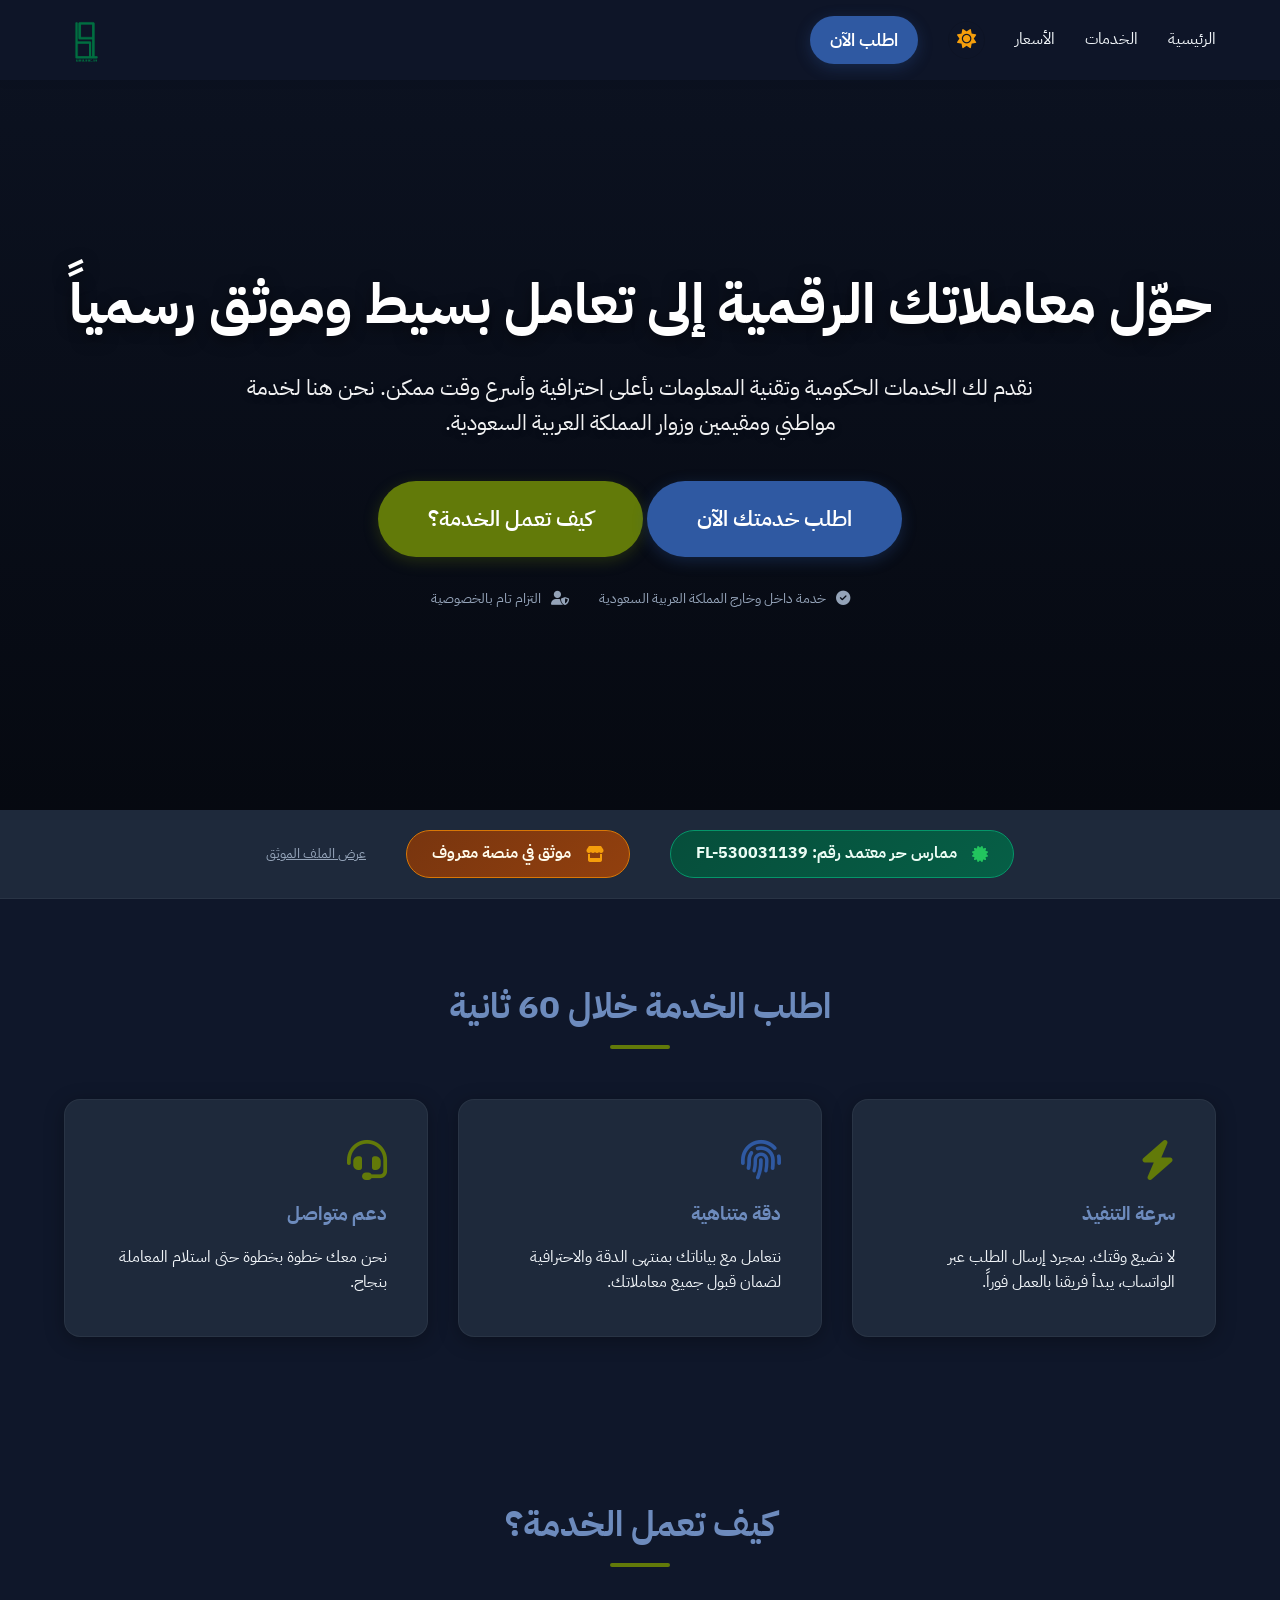
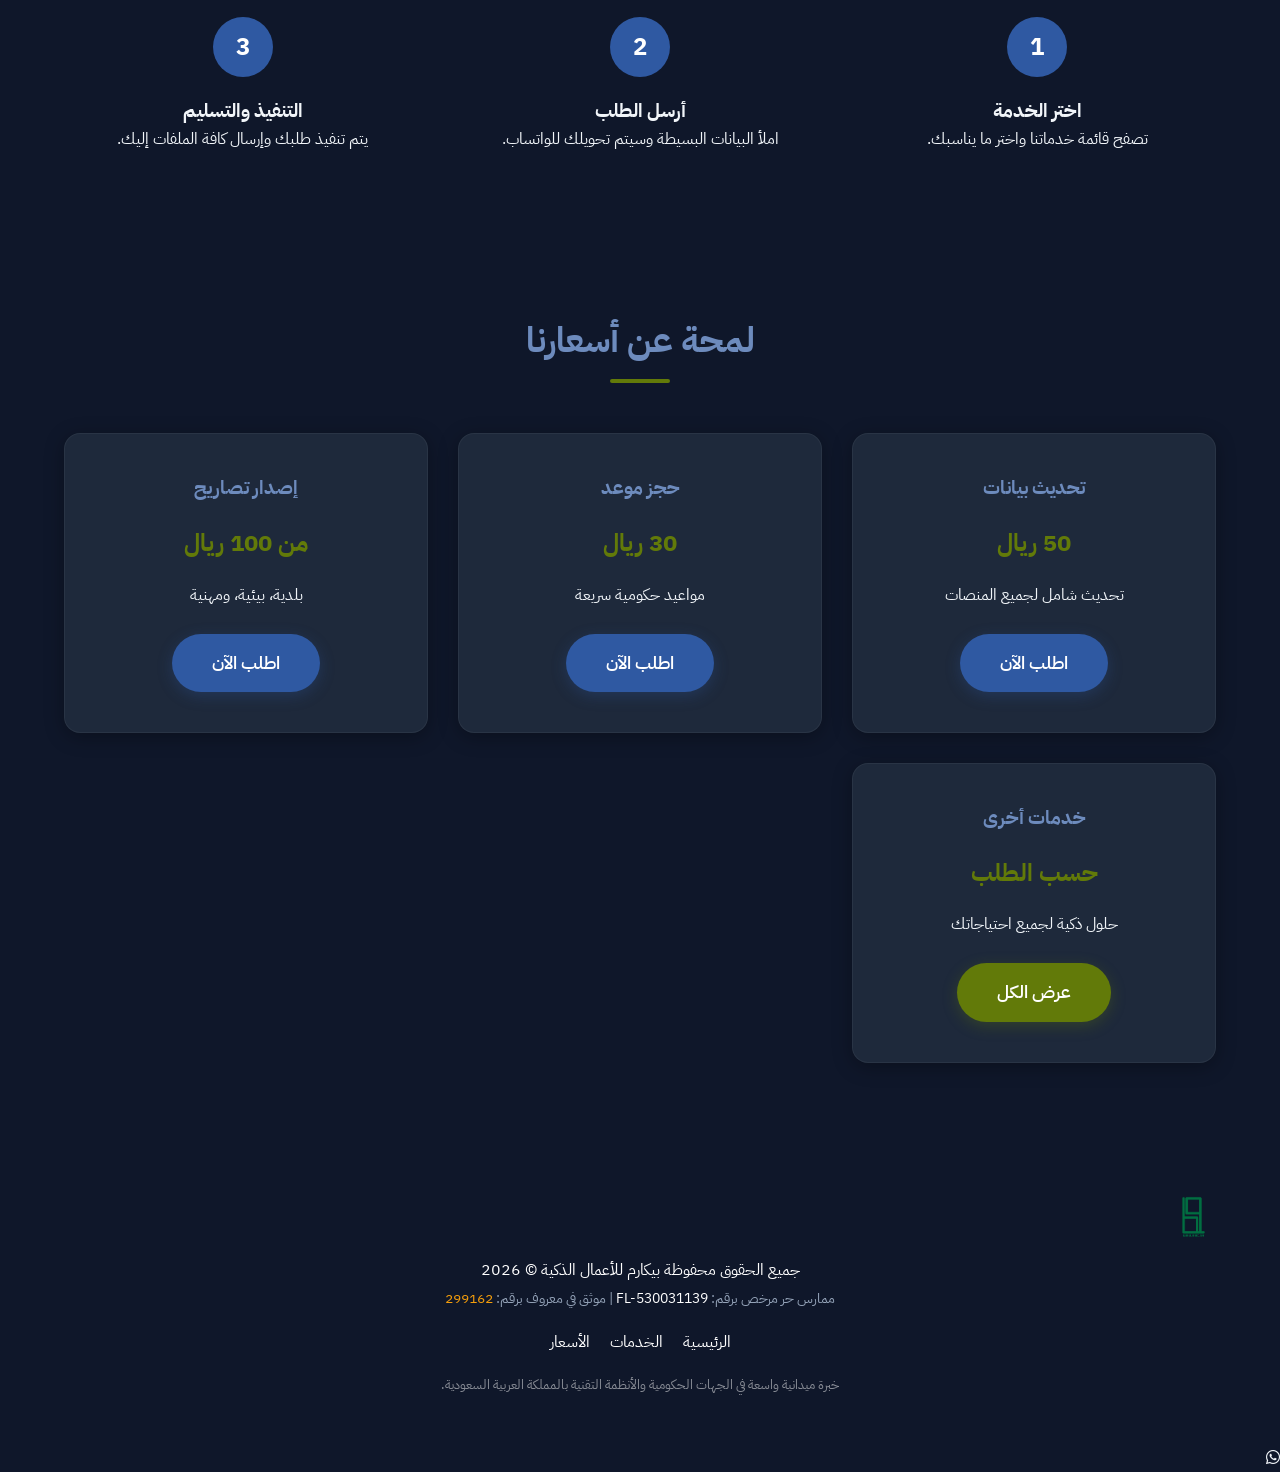
==== index.html @ df0f7568 "Initialize project: BICARM Platform MVP" ====
<!DOCTYPE html>
<html lang="ar">

<head>
    <meta charset="UTF-8">
    <meta name="viewport" content="width=device-width, initial-scale=1.0">
    <title>BICARM | بيكارم للأعمال الذكية - خدماتك الرقمية في 60 ثانية</title>

    <!-- SEO & Search Engine Optimization -->
    <meta name="description"
        content="بيكارم للأعمال الذكية: أسرع مكتب خدمات عامة إلكتروني في الرياض. متخصصون في تحديث أبشر، حجز موعد أحوال، إصدار تصاريح، وتسجيل العنوان الوطني. إنجاز معاملاتك في 60 ثانية.">
    <meta name="keywords"
        content="بيكارم, بيكارم للأعمال الذكية, مكتب خدمات عامة, الرياض, تحديث أبشر, حجز موعد أحوال, العنوان الوطني, معقب الكتروني, خدمات الكترونية السعودية, انجاز معاملات, بيكارم الرياض">
    <meta name="author" content="BICARM">
    <link rel="canonical" href="https://biqc.sa">
    <meta property="og:title" content="BICARM | بيكارم للأعمال الذكية">
    <meta property="og:description" content="خدماتك الرقمية والحكومية في 60 ثانية. سرعة، دقة، واحترافية.">
    <meta property="og:image" content="assets/images/BELOGO.png">
    <meta property="og:type" content="website">
    <meta name="twitter:card" content="summary_large_image">

    <link rel="stylesheet" href="assets/css/style.css">
    <link rel="stylesheet" href="https://cdnjs.cloudflare.com/ajax/libs/font-awesome/6.4.2/css/all.min.css">
</head>

<body>
    <nav>
        <div class="nav-links">
            <a href="index.html">الرئيسية</a>
            <a href="services.html">الخدمات</a>
            <a href="pricing.html">الأسعار</a>
            <button id="theme-toggle" class="theme-toggle-btn" title="تبديل الوضع الليلي">
                <i class="fas fa-moon"></i>
                <i class="fas fa-sun"></i>
            </button>
            <a href="request.html" class="btn btn-primary" style="padding: 10px 20px;">اطلب الآن</a>
        </div>
        <a href="index.html" class="logo"><img src="assets/images/logo.png" alt="BICARM بيكارم"></a>
    </nav>

    <header class="hero">
        <div class="video-background">
            <iframe
                src="https://www.youtube.com/embed/g90NA9P_BOI?autoplay=1&mute=1&loop=1&playlist=g90NA9P_BOI&controls=0&showinfo=0&rel=0&iv_load_policy=3&modestbranding=1&start=5"
                frameborder="0" allow="autoplay; encrypted-media"></iframe>
        </div>
        <div class="hero-overlay"></div>
        <div class="hero-content">
            <h1>حوّل معاملاتك الرقمية إلى تعامل بسيط وموثق رسمياً</h1>
            <p>نقدم لك الخدمات الحكومية وتقنية المعلومات بأعلى احترافية وأسرع وقت ممكن. نحن هنا لخدمة مواطني ومقيمين
                وزوار المملكة العربية السعودية.</p>
            <div class="hero-buttons">
                <a href="request.html" class="btn btn-primary btn-large">اطلب خدمتك الآن</a>
                <a href="#how" class="btn btn-green btn-large">كيف تعمل الخدمة؟</a>
            </div>
            <div class="trust-badge" style="justify-content: center; margin-top: 30px;">
                <i class="fas fa-check-circle"></i> خدمة داخل وخارج المملكة العربية السعودية
                <i class="fas fa-user-shield" style="margin-right: 20px;"></i> التزام تام بالخصوصية
            </div>
        </div>
    </header>

    <div class="trust-banner" style="flex-wrap: wrap;">
        <a href="https://raed.com.sa/badge?licenseNumber=FL-530031139" target="_blank" class="raed-badge">
            <i class="fas fa-certificate"></i>
            <span>ممارس حر معتمد رقم: FL-530031139</span>
        </a>
        <a href="https://maroof.sa/businesses/details/299162" target="_blank" class="maroof-badge">
            <i class="fas fa-store"></i>
            <span>موثق في منصة معروف</span>
        </a>
        <a href="https://raed.com.sa/public-profile/f74ae1b8-9f81-4e4b-8299-88db7a722640" target="_blank"
            style="color: var(--text-light); text-decoration: underline; font-size: 0.9rem;">
            عرض الملف الموثق
        </a>
    </div>

    <section id="fast-order">
        <h2 class="section-title">اطلب الخدمة خلال 60 ثانية</h2>
        <div class="grid">
            <div class="card">
                <i class="fas fa-bolt" style="font-size: 2.5rem; color: var(--primary-green); margin-bottom: 20px;"></i>
                <h3>سرعة التنفيذ</h3>
                <p>لا نضيع وقتك. بمجرد إرسال الطلب عبر الواتساب، يبدأ فريقنا بالعمل فوراً.</p>
            </div>
            <div class="card">
                <i class="fas fa-fingerprint"
                    style="font-size: 2.5rem; color: var(--primary-blue); margin-bottom: 20px;"></i>
                <h3>دقة متناهية</h3>
                <p>نتعامل مع بياناتك بمنتهى الدقة والاحترافية لضمان قبول جميع معاملاتك.</p>
            </div>
            <div class="card">
                <i class="fas fa-headset"
                    style="font-size: 2.5rem; color: var(--primary-green); margin-bottom: 20px;"></i>
                <h3>دعم متواصل</h3>
                <p>نحن معك خطوة بخطوة حتى استلام المعاملة بنجاح.</p>
            </div>
        </div>
    </section>

    <section id="how">
        <h2 class="section-title">كيف تعمل الخدمة؟</h2>
        <div class="steps">
            <div class="step">
                <div class="step-num">1</div>
                <h3>اختر الخدمة</h3>
                <p>تصفح قائمة خدماتنا واختر ما يناسبك.</p>
            </div>
            <div class="step">
                <div class="step-num">2</div>
                <h3>أرسل الطلب</h3>
                <p>املأ البيانات البسيطة وسيتم تحويلك للواتساب.</p>
            </div>
            <div class="step">
                <div class="step-num">3</div>
                <h3>التنفيذ والتسليم</h3>
                <p>يتم تنفيذ طلبك وإرسال كافة الملفات إليك.</p>
            </div>
        </div>
    </section>

    <section id="pricing-preview">
        <h2 class="section-title">لمحة عن أسعارنا</h2>
        <div class="grid">
            <div class="card" style="text-align: center;">
                <h3>تحديث بيانات</h3>
                <div class="price">50 ريال</div>
                <p>تحديث شامل لجميع المنصات</p>
                <br>
                <a href="request.html?service=تحديث بيانات" class="btn btn-primary">اطلب الآن</a>
            </div>
            <div class="card" style="text-align: center;">
                <h3>حجز موعد</h3>
                <div class="price">30 ريال</div>
                <p>مواعيد حكومية سريعة</p>
                <br>
                <a href="request.html?service=حجز موعد" class="btn btn-primary">اطلب الآن</a>
            </div>
            <div class="card" style="text-align: center;">
                <h3>إصدار تصاريح</h3>
                <div class="price">من 100 ريال</div>
                <p>بلدية، بيئية، ومهنية</p>
                <br>
                <a href="request.html?service=إصدار التصاريح" class="btn btn-primary">اطلب الآن</a>
            </div>
            <div class="card" style="text-align: center;">
                <h3>خدمات أخرى</h3>
                <div class="price">حسب الطلب</div>
                <p>حلول ذكية لجميع احتياجاتك</p>
                <br>
                <a href="services.html" class="btn btn-green">عرض الكل</a>
            </div>
        </div>
    </section>

    <footer>
        <div class="footer-content">
            <div class="logo" style="color: white; justify-content: center; margin-bottom: 20px;"><img
                    src="assets/images/logo.png" alt="BICARM بيكارم"></div>
            <p>جميع الحقوق محفوظة بيكارم للأعمال الذكية © 2026</p>
            <p style="font-size: 0.85rem; color: #94a3b8; margin-top: 5px;">
                ممارس حر مرخص برقم: <span style="color: var(--white);">FL-530031139</span> |
                موثق في معروف برقم: <a href="https://maroof.sa/businesses/details/299162" target="_blank"
                    style="color: #f59e0b; text-decoration: none;">299162</a>
            </p>
            <div class="footer-links">
                <a href="index.html">الرئيسية</a>
                <a href="services.html">الخدمات</a>
                <a href="pricing.html">الأسعار</a>
            </div>
            <p style="font-size: 0.8rem; opacity: 0.5; margin-top: 20px;">خبرة ميدانية واسعة في الجهات الحكومية والأنظمة
                التقنية بالمملكة العربية السعودية.</p>
        </div>
    </footer>

    <script src="assets/js/main.js"></script>
    <a href="https://api.whatsapp.com/send?phone=966510072172&text=السلام%20عليكم%20بيكارم،%20أريد%20الاستفسار%20عن%20خدمة"
        class="whatsapp-float" target="_blank" title="تواصل معنا عبر الواتساب">
        <i class="fab fa-whatsapp"></i>
    </a>
</body>

</html>
---- assets/css/style.css ----
@import url('https://fonts.googleapis.com/css2?family=IBM+Plex+Sans+Arabic:wght@300;400;500;600;700&display=swap');

:root {
    --primary-blue: #2F59A2;
    --primary-green: #627A09;
    --accent-blue: #6D8BBD;
    --accent-green: #95A558;
    --light-bg: #0f172a; /* Default Dark Background */
    --white: #ffffff;
    --card-bg: #1e293b; /* Default Dark Card */
    --text-dark: #f1f5f9; /* Default Light Text */
    --text-light: #94a3b8;
    --glass-bg: rgba(15, 23, 42, 0.9);
    --shadow: 0 4px 20px rgba(0, 0, 0, 0.3);
    --shadow-hover: 0 10px 30px rgba(0, 0, 0, 0.4);
    --radius: 16px;
    --transition: all 0.3s cubic-bezier(0.4, 0, 0.2, 1);
}

[data-theme="light"] {
    --light-bg: #f8fafc;
    --card-bg: #ffffff;
    --text-dark: #1e293b;
    --text-light: #64748b;
    --glass-bg: rgba(255, 255, 255, 0.85);
    --shadow: 0 4px 20px rgba(0, 0, 0, 0.08);
    --shadow-hover: 0 10px 30px rgba(0, 0, 0, 0.12);
}

* {
    margin: 0;
    padding: 0;
    box-sizing: border-box;
}

body {
    font-family: 'IBM Plex Sans Arabic', sans-serif;
    direction: rtl;
    background-color: var(--light-bg);
    color: var(--text-dark);
    line-height: 1.6;
    overflow-x: hidden;
}

a {
    text-decoration: none;
    color: inherit;
    transition: var(--transition);
}

nav {
    position: fixed;
    top: 0;
    left: 0;
    right: 0;
    height: 80px;
    background: var(--glass-bg);
    backdrop-filter: blur(10px);
    display: flex;
    align-items: center;
    justify-content: space-between;
    padding: 0 5%;
    z-index: 1000;
    box-shadow: 0 2px 10px rgba(0,0,0,0.05);
    /* In RTL, items flow Right to Left. First item is Right, Second is Left. */
}

.logo img {
    height: 45px;
    width: auto;
    object-fit: contain;
    display: block;
}

.nav-links {
    display: flex;
    gap: 30px;
    align-items: center;
}

.logo img {
    height: 45px;
    width: auto;
    object-fit: contain;
    display: block;
}

.nav-links a:hover {
    color: var(--primary-blue);
}

/* --- Theme Toggle --- */
.theme-toggle-btn {
    background: none;
    border: none;
    color: var(--text-dark);
    font-size: 1.2rem;
    cursor: pointer;
    padding: 8px;
    border-radius: 50%;
    display: flex;
    align-items: center;
    justify-content: center;
    transition: var(--transition);
    border: 1px solid rgba(0,0,0,0.1);
}

[data-theme="light"] .theme-toggle-btn {
    border-color: rgba(0,0,0,0.1);
}

.theme-toggle-btn:hover {
    background: rgba(0,0,0,0.05);
}

[data-theme="light"] .theme-toggle-btn:hover {
    background: rgba(0,0,0,0.05);
}

.theme-toggle-btn .fa-sun { display: block; color: #f59e0b; }
.theme-toggle-btn .fa-moon { display: none; }

[data-theme="light"] .theme-toggle-btn .fa-sun { display: none; }
[data-theme="light"] .theme-toggle-btn .fa-moon { display: block; color: var(--text-dark); }

/* --- Hero Section --- */
.hero {
    padding: 180px 5% 120px;
    background: #000; /* Fallback */
    text-align: center;
    position: relative;
    overflow: hidden;
    min-height: 90vh; /* Premium tall hero */
    display: flex;
    align-items: center;
    justify-content: center;
}

.video-background {
    position: absolute;
    top: 50%;
    left: 50%;
    min-width: 100%;
    min-height: 100%;
    width: auto;
    height: auto;
    z-index: 1;
    transform: translate(-50%, -50%);
    pointer-events: none;
}

.video-background iframe {
    position: absolute;
    top: 0;
    left: 0;
    width: 100%;
    height: 100%;
    border: none;
}

@media (min-aspect-ratio: 16/9) {
    .video-background iframe {
        width: 100vw;
        height: 56.25vw;
    }
}

@media (max-aspect-ratio: 16/9) {
    .video-background iframe {
        width: 177.78vh;
        height: 100vh;
    }
}

.hero-overlay {
    position: absolute;
    top: 0;
    left: 0;
    width: 100%;
    height: 100%;
    background: linear-gradient(rgba(15, 23, 42, 0.8), rgba(15, 23, 42, 0.4));
    z-index: 2;
}

.hero-content {
    position: relative;
    z-index: 3;
    width: 100%;
}

.hero h1 {
    font-size: 3.5rem;
    font-weight: 700;
    margin-bottom: 20px;
    color: #ffffff;
    text-shadow: 0 4px 15px rgba(0,0,0,0.5);
}

.hero p {
    font-size: 1.4rem;
    color: rgba(255, 255, 255, 0.95);
    max-width: 850px;
    margin: 0 auto 40px;
    text-shadow: 0 2px 10px rgba(0,0,0,0.2);
}

/* --- Buttons --- */
.btn {
    display: inline-block;
    padding: 15px 40px;
    border-radius: 50px;
    font-weight: 600;
    cursor: pointer;
    transition: var(--transition);
    border: none;
    font-size: 1.1rem;
    text-align: center;
}

.btn-primary {
    background-color: var(--primary-blue);
    color: var(--white);
    box-shadow: 0 4px 15px rgba(47, 89, 162, 0.3);
}

.btn-primary:hover {
    transform: translateY(-3px);
    box-shadow: 0 8px 25px rgba(47, 89, 162, 0.4);
}

.btn-green {
    background-color: var(--primary-green);
    color: var(--white);
    box-shadow: 0 4px 15px rgba(98, 122, 9, 0.3);
}

.btn-green:hover {
    transform: translateY(-3px);
    box-shadow: 0 8px 25px rgba(98, 122, 9, 0.4);
}

.btn-large {
    padding: 20px 50px;
    font-size: 1.4rem;
}

/* --- Raed Badge (Trust Section) --- */
.trust-banner {
    background: var(--card-bg);
    padding: 20px 5%;
    display: flex;
    justify-content: center;
    align-items: center;
    gap: 40px;
    border-bottom: 1px solid rgba(0,0,0,0.05);
}

[data-theme="dark"] .trust-banner {
    border-color: rgba(255,255,255,0.05);
}

.raed-badge, .maroof-badge {
    display: flex;
    align-items: center;
    gap: 15px;
    padding: 10px 25px;
    border-radius: 50px;
    font-weight: 700;
    transition: var(--transition);
}

[data-theme="light"] .raed-badge {
    background: linear-gradient(135deg, #f0fdf4 0%, #dcfce7 100%);
    border-color: #86efac;
    color: #166534;
}

.raed-badge {
    background: linear-gradient(135deg, #064e3b 0%, #065f46 100%);
    border: 1px solid #059669;
    color: #ecfdf5;
}

[data-theme="light"] .maroof-badge {
    background: linear-gradient(135deg, #fffbeb 0%, #fef3c7 100%);
    border-color: #fcd34d;
    color: #92400e;
}

.maroof-badge {
    background: linear-gradient(135deg, #78350f 0%, #92400e 100%);
    border: 1px solid #d97706;
    color: #fffbeb;
}

.raed-badge:hover, .maroof-badge:hover {
    transform: scale(1.05);
    box-shadow: 0 4px 15px rgba(0, 0, 0, 0.05);
}

.raed-badge i { color: #22c55e; }
.maroof-badge i { color: #f59e0b; }
section {
    padding: 80px 5%;
}

.section-title {
    text-align: center;
    font-size: 2.2rem;
    font-weight: 700;
    margin-bottom: 50px;
    position: relative;
    color: var(--accent-blue);
}

[data-theme="light"] .section-title {
    color: var(--primary-blue);
}

.section-title::after {
    content: '';
    display: block;
    width: 60px;
    height: 4px;
    background: var(--primary-green);
    margin: 10px auto 0;
    border-radius: 2px;
}

/* --- Feature Cards / Service Cards --- */
.grid {
    display: grid;
    grid-template-columns: repeat(auto-fit, minmax(300px, 1fr));
    gap: 30px;
}

.card {
    background: var(--card-bg);
    padding: 40px;
    border-radius: var(--radius);
    box-shadow: var(--shadow);
    transition: var(--transition);
    border: 1px solid rgba(255,255,255,0.05);
}

[data-theme="light"] .card {
    background: var(--card-bg);
    border-color: rgba(0,0,0,0.05);
}

.card:hover {
    transform: translateY(-10px);
    box-shadow: var(--shadow-hover);
}

.card h3 {
    margin-bottom: 15px;
    color: var(--accent-blue);
}

[data-theme="light"] .card h3 {
    color: var(--primary-blue);
}

.card .price {
    font-size: 1.5rem;
    font-weight: 700;
    color: var(--primary-green);
    margin: 20px 0;
}

/* --- How it Works --- */
.steps {
    display: flex;
    justify-content: center;
    gap: 40px;
    flex-wrap: wrap;
}

.step {
    flex: 1;
    min-width: 250px;
    text-align: center;
    position: relative;
}

.step-num {
    width: 60px;
    height: 60px;
    background: var(--primary-blue);
    color: white;
    font-size: 1.5rem;
    font-weight: 700;
    border-radius: 50%;
    display: flex;
    align-items: center;
    justify-content: center;
    margin: 0 auto 20px;
}

/* --- Form --- */
.form-container {
    max-width: 600px;
    margin: 0 auto;
    background: var(--card-bg);
    padding: 40px;
    border-radius: var(--radius);
    box-shadow: var(--shadow);
}

.form-group {
    margin-bottom: 25px;
}

.form-group label {
    display: block;
    margin-bottom: 8px;
    font-weight: 600;
}

.form-group input, .form-group textarea, .form-group select {
    width: 100%;
    padding: 15px;
    border: 1px solid rgba(255,255,255,0.1);
    background: var(--light-bg);
    color: var(--text-dark);
    border-radius: 12px;
    font-size: 1rem;
    font-family: inherit;
    transition: var(--transition);
}

[data-theme="light"] .form-group input, 
[data-theme="light"] .form-group textarea, 
[data-theme="light"] .form-group select {
    border-color: rgba(0,0,0,0.1);
}

.form-group input:focus {
    outline: none;
    border-color: var(--primary-blue);
}

/* --- Upsell Section --- */
.upsell {
    background: var(--light-bg);
    padding: 20px;
    border-radius: 12px;
    margin-bottom: 25px;
    border-right: 4px solid var(--primary-green);
    border: 1px solid rgba(255,255,255,0.05);
}

[data-theme="light"] .upsell {
    border-color: rgba(0,0,0,0.05);
}

/* --- Trust elements --- */
.trust-badge {
    display: flex;
    align-items: center;
    gap: 10px;
    font-size: 0.9rem;
    color: var(--text-light);
    margin-top: 10px;
}

/* --- Footer --- */
footer {
    background: #0f172a;
    color: white;
    padding: 50px 5%;
    text-align: center;
}

.footer-content {
    max-width: 1200px;
    margin: 0 auto;
}

.footer-links {
    margin: 20px 0;
    display: flex;
    justify-content: center;
    gap: 20px;
}

/* --- Responsive --- */
@media (max-width: 768px) {
    nav {
        height: 70px;
        padding: 0 3%;
    }

/* --- Responsive --- */
@media (max-width: 768px) {
    nav {
        height: 70px;
        padding: 0 3%;
    }

    .nav-links {
        gap: 15px;
    }

    .nav-links a:not(.btn) {
        display: none; /* Hide text links */
    }

    .nav-links a.btn {
        display: inline-block !important; /* Ensure Order button is ALWAYS visible */
        padding: 10px 15px;
        font-size: 0.9rem;
    }

    .hero {
        padding: 120px 5% 60px;
    }

    .hero h1 {
        font-size: 2.2rem;
    }

    .hero p {
        font-size: 1.1rem;
    }

    .hero {
        min-height: 70vh;
        padding: 120px 5% 60px;
        background: #000;
    }

    .btn-large {
        padding: 15px 30px;
        font-size: 1.2rem;
        width: 100%;
        margin-bottom: 10px;
    }

    .hero-buttons {
        display: flex;
        flex-direction: column;
    }

    .btn-green {
        margin-right: 0 !important;
    }

    .trust-banner {
        flex-direction: column; /* Stack badges vertically */
        gap: 10px;
        padding: 20px;
    }
}

/* --- Floating WhatsApp Button --- */
.whatsapp-float {
    position: fixed;
    bottom: 30px;
    right: 30px;
    width: 65px;
    height: 65px;
    background-color: #25d366;
    color: #FFF;
    border-radius: 50px;
    text-align: center;
    font-size: 30px;
    box-shadow: 0 4px 20px rgba(0,0,0,0.3);
    z-index: 9999;
    display: flex;
    align-items: center;
    justify-content: center;
    transition: var(--transition);
    animation: pulse-whatsapp 2s infinite;
}

.whatsapp-float:hover {
    transform: scale(1.1) translateY(-5px);
    color: #FFF;
    filter: brightness(1.1);
}

@keyframes pulse-whatsapp {
    0% {
        box-shadow: 0 0 0 0 rgba(37, 211, 102, 0.7);
    }
    70% {
        box-shadow: 0 0 0 20px rgba(37, 211, 102, 0);
    }
    100% {
        box-shadow: 0 0 0 0 rgba(37, 211, 102, 0);
    }
}

@media (max-width: 768px) {
    .whatsapp-float {
        bottom: 20px;
        right: 20px;
        width: 55px;
        height: 55px;
        font-size: 25px;
    }
}

    .raed-badge, .maroof-badge {
        font-size: 0.8rem;
        padding: 8px 15px;
        width: 100%;
        justify-content: center;
    }

    section {
        padding: 60px 5%;
    }

    .section-title {
        font-size: 1.8rem;
    }
}
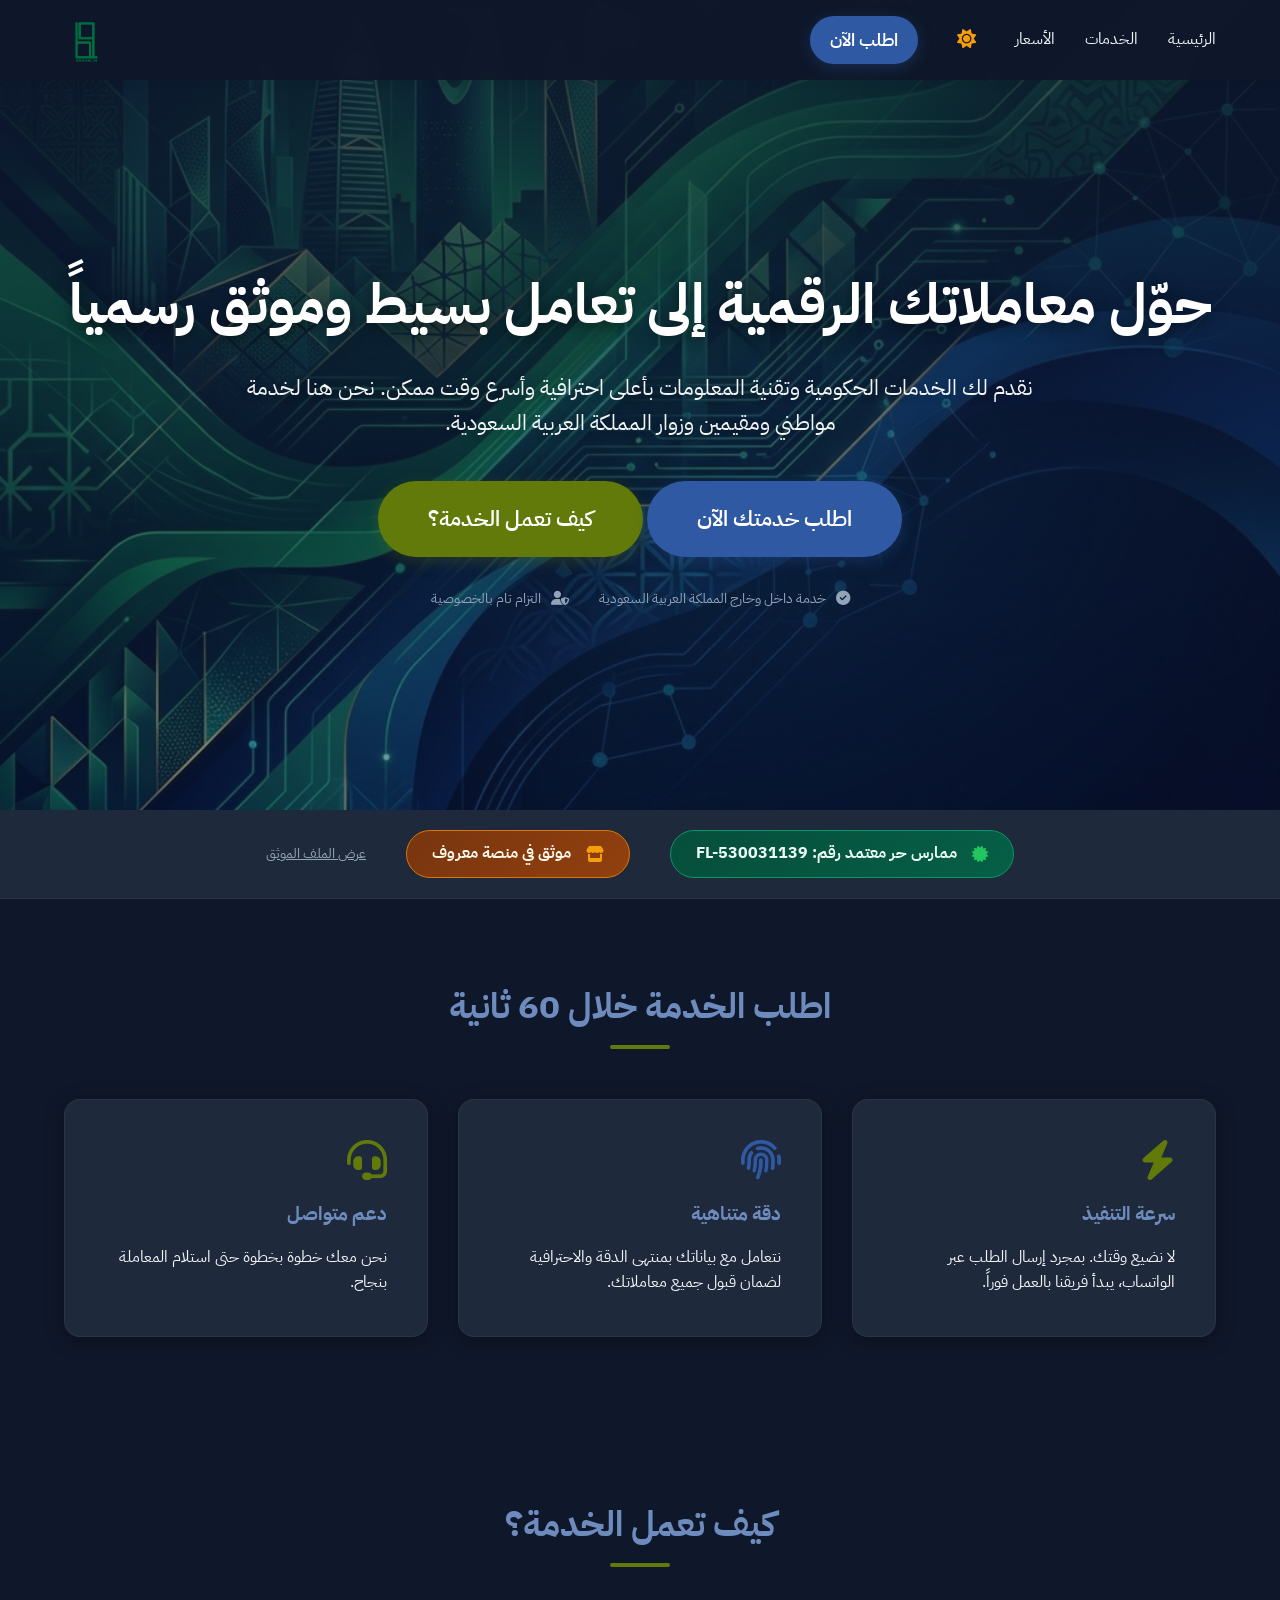
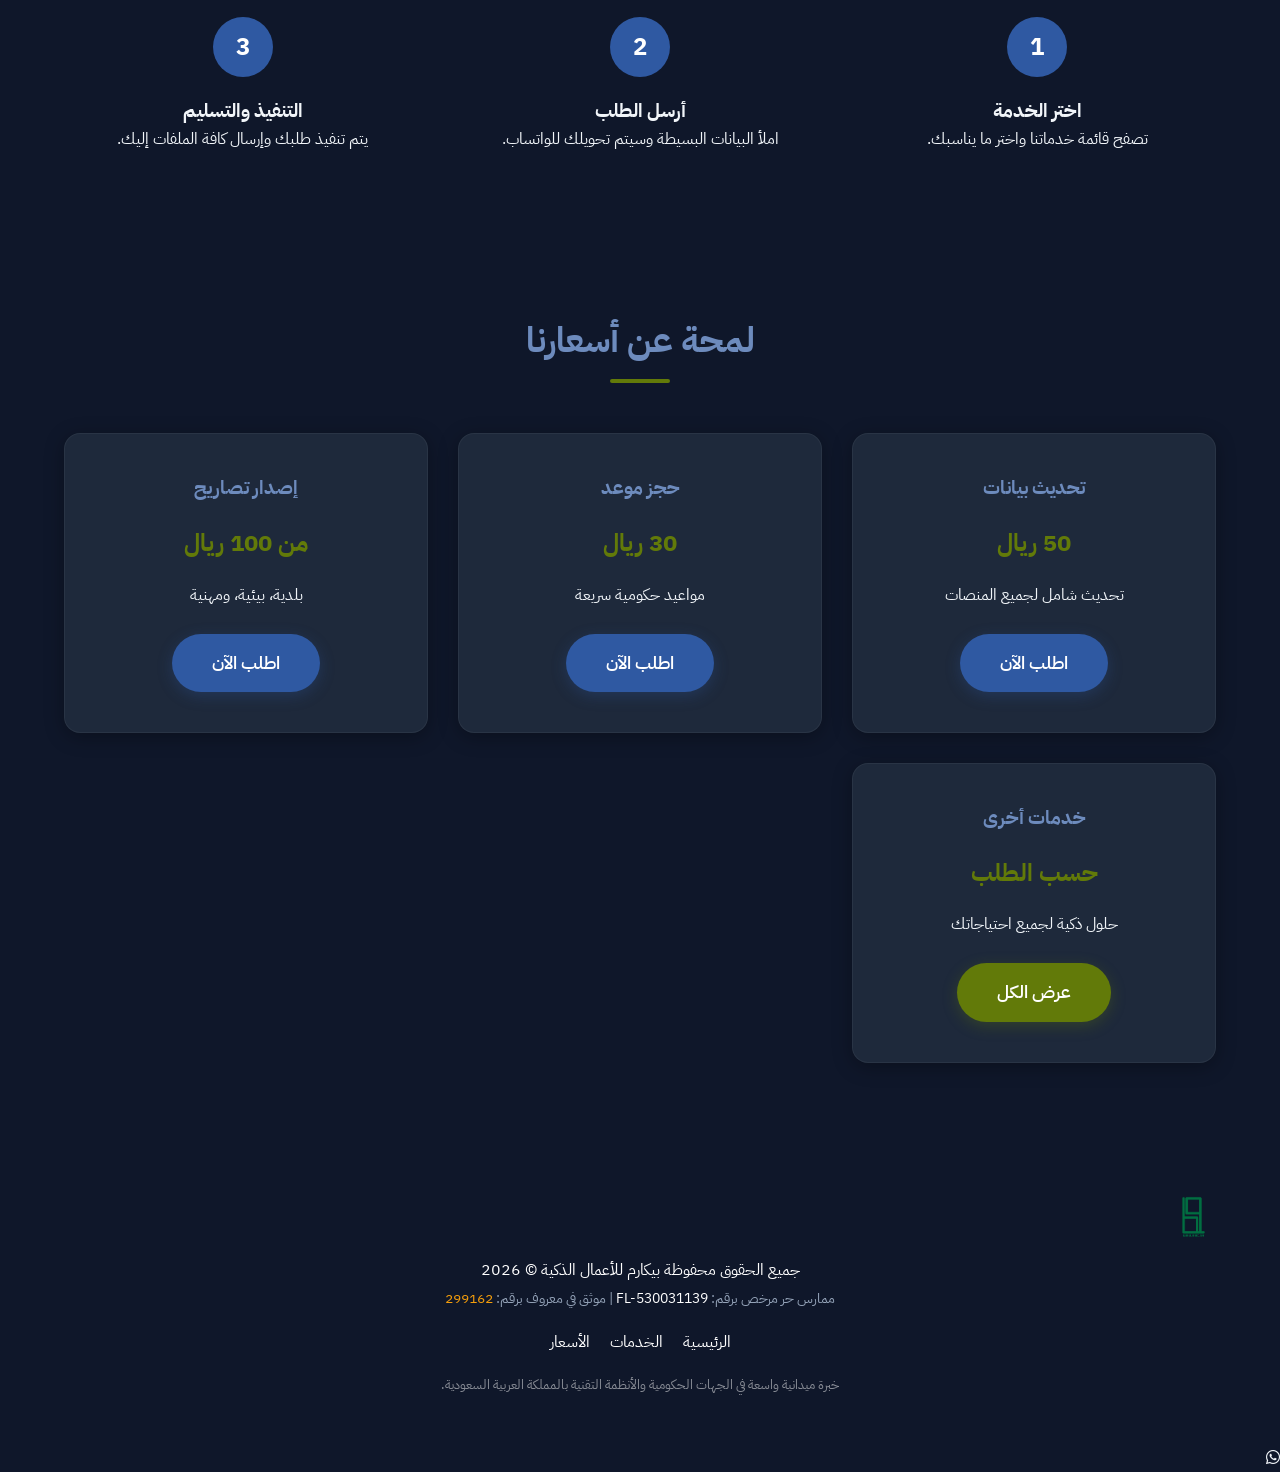
==== commit 86e27fbc: "Fix background video on mobile and add premium fallback image" ====
--- a/index.html
+++ b/index.html
@@ -41,7 +41,7 @@
     <header class="hero">
         <div class="video-background">
             <iframe
-                src="https://www.youtube.com/embed/g90NA9P_BOI?autoplay=1&mute=1&loop=1&playlist=g90NA9P_BOI&controls=0&showinfo=0&rel=0&iv_load_policy=3&modestbranding=1&start=5"
+                src="https://www.youtube.com/embed/g90NA9P_BOI?autoplay=1&mute=1&loop=1&playlist=g90NA9P_BOI&controls=0&showinfo=0&rel=0&iv_load_policy=3&modestbranding=1&start=5&playsinline=1&enablejsapi=1"
                 frameborder="0" allow="autoplay; encrypted-media"></iframe>
         </div>
         <div class="hero-overlay"></div>
--- a/assets/css/style.css
+++ b/assets/css/style.css
@@ -126,7 +126,7 @@
 /* --- Hero Section --- */
 .hero {
     padding: 180px 5% 120px;
-    background: #000; /* Fallback */
+    background: #000 url('../images/hero-bg.png') no-repeat center center / cover; /* Premium Fallback */
     text-align: center;
     position: relative;
     overflow: hidden;
@@ -528,7 +528,14 @@
     .hero {
         min-height: 70vh;
         padding: 120px 5% 60px;
-        background: #000;
+        background: #000 url('../images/hero-bg.png') no-repeat center center / cover;
+    }
+
+    /* Ensure video covers even in narrow vertical orientation */
+    .video-background iframe {
+        width: 300%;
+        height: 100%;
+        left: -100%;
     }
 
     .btn-large {
